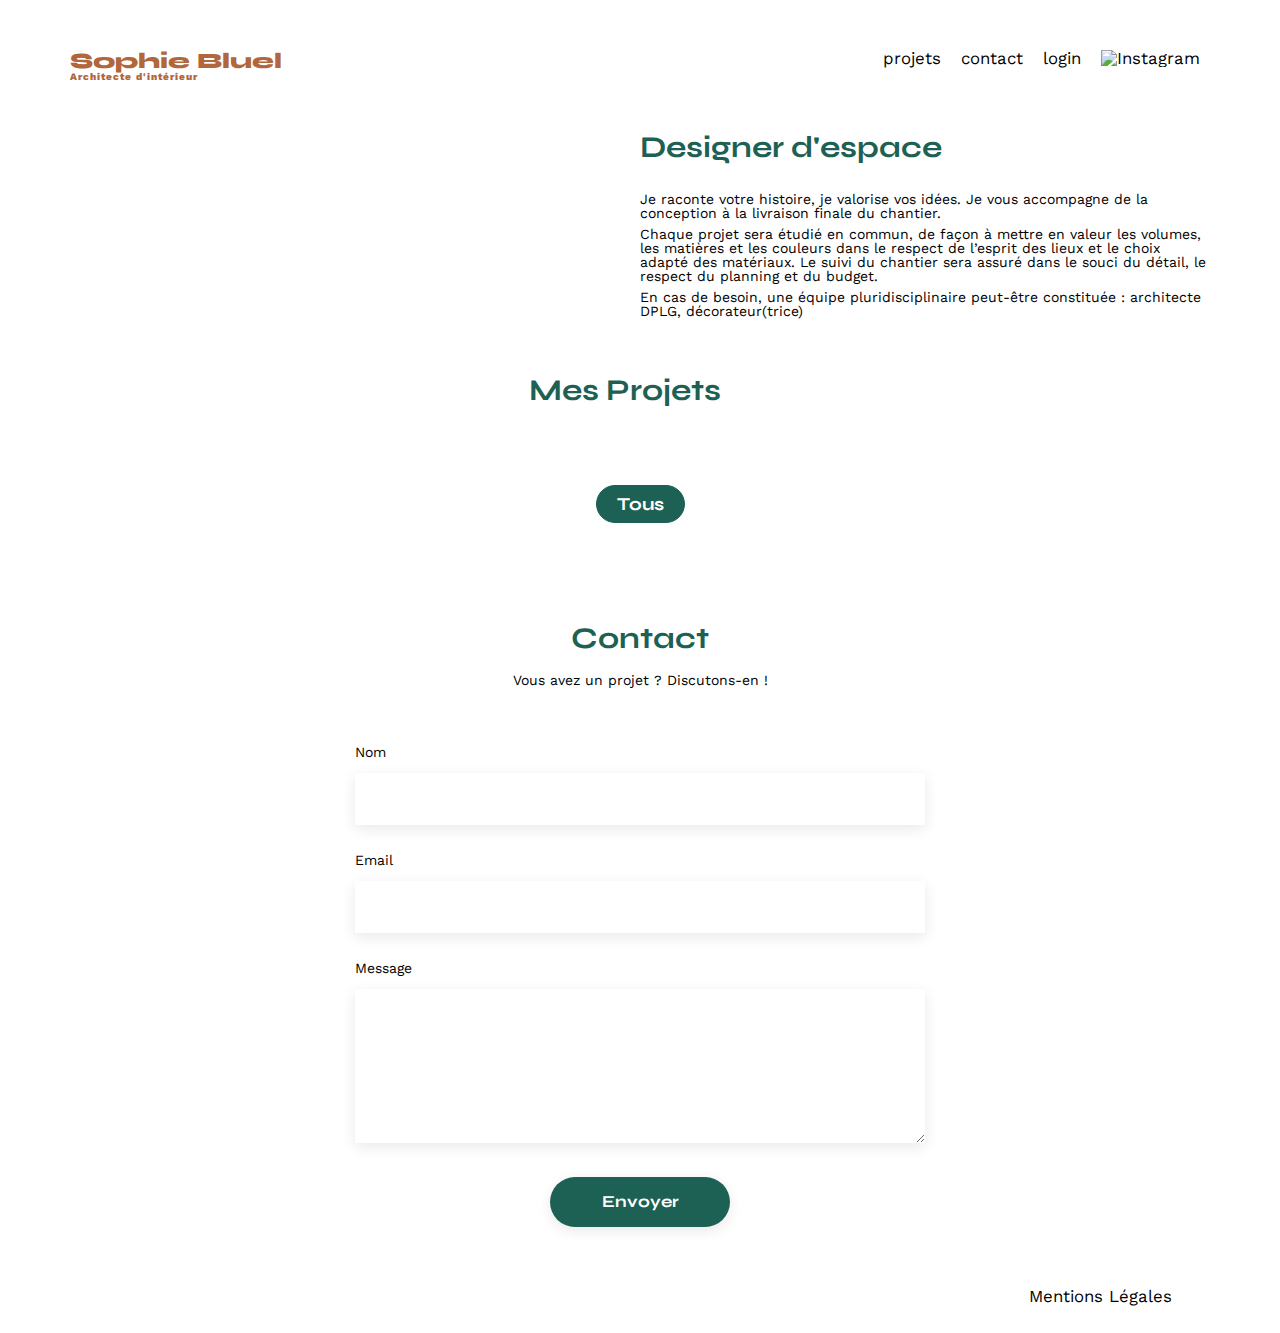
==== FrontEnd/index.html @ 98e9fbf2 "Ajout du fichier modal.js" ====
<!DOCTYPE html>
<html lang="fr">
<head>
	<meta charset="UTF-8">
	<title>Sophie Bluel - Architecte d'intérieur</title>
	<meta name="viewport" content="width=device-width, initial-scale=1.0">
	<link rel="preconnect" href="https://fonts.googleapis.com">
	<link rel="preconnect" href="https://fonts.gstatic.com" crossorigin>
	<!--Ajout des poids 400, 600, 700 et 800 pour Work sans-->
	<link href="https://fonts.googleapis.com/css2?family=Syne:wght@700;800&family=Work+Sans:wght@400;600;700;800&display=swap" rel="stylesheet">
	<link rel="stylesheet" href="https://cdnjs.cloudflare.com/ajax/libs/font-awesome/6.2.1/css/all.min.css"
		  integrity="sha512-MV7K8+y+gLIBoVD59lQIYicR65iaqukzvf/nwasF0nqhPay5w/9lJmVM2hMDcnK1OnMGCdVK+iQrJ7lzPJQd1w=="
		  crossorigin="anonymous" referrerpolicy="no-referrer"/>
	<meta name="description" content="">
	<link rel="stylesheet" href="./assets/style.css">
	<!-- Ajout du fichier javascript à chargement différé -->
	<script src="./assets/scripts/works.js" defer></script>
	<script src="./assets/scripts/categories.js" defer></script>
	<script src="./assets/scripts/modal.js" defer></script>
	<script src="./assets/index.js" defer></script>
</head>
<body>
<header>
	<h1><a href="#">Sophie Bluel <span>Architecte d'intérieur</span></a></h1>
	<nav>
		<ul>
			<li><a href="#portfolio">projets</a></li>
			<li><a href="#contact">contact</a></li>
			<li><a href="#" id="loginLink">login</a></li>
			<li><img src="./assets/icons/instagram.png" alt="Instagram"></li>
		</ul>
	</nav>
</header>
<main>
	<section id="introduction">
		<figure>
			<img src="./assets/images/sophie-bluel.png" alt="">
		</figure>
		<article>
			<h2>Designer d'espace</h2>
			<p>Je raconte votre histoire, je valorise vos idées. Je vous accompagne de la conception à la livraison finale du chantier.</p>
			<p>Chaque projet sera étudié en commun, de façon à mettre en valeur les volumes, les matières et les couleurs dans le respect de l’esprit des lieux et le choix adapté des matériaux. Le suivi du chantier sera assuré dans le souci du détail, le respect du planning et du budget.</p>
			<p>En cas de besoin, une équipe pluridisciplinaire peut-être constituée : architecte DPLG, décorateur(trice)</p>
		</article>
	</section>
	<section id="portfolio">
		<div class="title-container">
			<h2>Mes Projets</h2>
			<!--<a class="works-editor-link" href="#"><i class="fa-solid fa-pen-to-square"></i><span>modifier</span></a>-->
		</div>
		<div class="filter-container">
			<ul>
				<li class="filter-item selected">
					<a id="filter_all" href="#portfolio" onclick="LoadWorksFromCategoryToGallery(0);">Tous</a>
				</li>
				<!-- Le reste des filtres sera chargé par l'API -->
			</ul>
		</div>
		<div class="gallery">
			<!-- Les works seront chargés par l'API -->
		</div>
	</section>
	<section id="contact">
		<h2>Contact</h2>
		<p>Vous avez un projet ? Discutons-en !</p>
		<form action="#" method="post">
			<label for="name">Nom</label>
			<input type="text" name="name" id="name">
			<label for="email">Email</label>
			<input type="email" name="email" id="email">
			<label for="message">Message</label>
			<textarea name="message" id="message" cols="30" rows="10"></textarea>
			<input type="submit" value="Envoyer">
		</form>
	</section>
</main>

<footer>
	<nav>
		<ul>
			<li>Mentions Légales</li>
		</ul>
	</nav>
</footer>
<aside id="works-Editor-modal" class="modal closed" aria-hidden="true" role="dialog" aria-labelledby="work-editor-modal-title">
	<div class="modal-wrapper">
		<div class="modal-title-bar">
			<button title="Revenir aux works" class="modal-back-link can-back"><i class="fa-solid fa-arrow-left"></i></button>
			<h1 id="work-editor-modal-title" class="modal-title">Galerie Photo</h1>
			<button title="Fermer la boite de dialogue" class="modal-close-link"><i class="modal-close-icon fa-solid fa-xmark"></i></button>
		</div>
		<div class="modal-content-container">
			<div id="works-manager-list-container" class="selected">
				<!--Ajouté via Javascript-->
			</div>
			<div id="works-add-photo-container">
				<div class="works-input-photo-container">
					<div class="icon-container"><i class="fa-regular fa-image"></i></div>
					<label for="addPhotoInput">
						<span>+ Ajouter photo</span>
						<input type="file" id="addPhotoInput" name="addPhotoInput" accept=".jpeg, .png">
					</label>
					<span class="add-photo-info">jpg, png : 4mo max</span>
				</div>
				<div class="works-preview-photo-container">
					<img id="add-photo-preview-img" alt="Prévisualisation de l'image"/>
				</div>
			</div>
			<div class="rule"></div>
		</div>
		<div class="modal-buttons-container">
			<button id="add-photo-btn" class="a-modal-button selected"><span>Ajouter une photo</span></button>
			<button id="validate-photo-btn" class="a-modal-button"><span>Valider</span></button>
		</div>
	</div>
</aside>
</body>
</html>
---- FrontEnd/assets/style.css ----
/* http://meyerweb.com/eric/tools/css/reset/
   v2.0 | 20110126
   License: none (public domain)
*/

html, body, div, span, applet, object, iframe,
h1, h2, h3, h4, h5, h6, p, blockquote, pre,
a, abbr, acronym, address, big, cite, code,
del, dfn, em, img, ins, kbd, q, s, samp,
small, strike, strong, sub, sup, tt, var,
b, u, i, center,
dl, dt, dd, ol, ul, li,
fieldset, form, label, legend,
table, caption, tbody, tfoot, thead, tr, th, td,
article, aside, canvas, details, embed,
figure, figcaption, footer, header, hgroup,
menu, nav, output, ruby, section, summary,
time, mark, audio, video {
    margin: 0;
    padding: 0;
    border: 0;
    font-size: 100%;
    font: inherit;
    vertical-align: baseline;
}

/* HTML5 display-role reset for older browsers */
article, aside, details, figcaption, figure,
footer, header, hgroup, menu, nav, section {
    display: block;
}

body {
    line-height: 1;
}

ol, ul {
    list-style: none;
}

blockquote, q {
    quotes: none;
}

blockquote:before, blockquote:after,
q:before, q:after {
    content: '';
    content: none;
}

table {
    border-collapse: collapse;
    border-spacing: 0;
}

/** end reset css**/
body {
    max-width: 1140px;
    margin: auto;
    font-family: 'Work Sans';
    font-size: 14px;
}

header {
    display: flex;
    justify-content: space-between;
    margin: 50px 0
}

section {
    margin: 50px 0
}

h1 {
    font-family: 'Syne';
    font-size: 22px;
    font-weight: 800;
    color: #B1663C
}

h1 > a {
    display: flex;
    flex-direction: column;
    text-decoration: none;
    color: #B1663C
}

h1 span {
    font-family: 'Work Sans';
    font-size: 10px;
    letter-spacing: 0.1em;;
}

h2 {
    font-family: 'Syne';
    font-weight: 700;
    font-size: 30px;
    color: #1D6154
}

nav ul {
    display: flex;
    align-items: center;
    list-style-type: none;

}

nav li {
    padding: 0 10px;
    font-size: 1.2em;
}

nav li img {
    height: 1.2em;
}

nav li a {
    font-family: "Work Sans", sans-serif;
    text-decoration: none;
    color: black;
}

nav li.selected a {
    font-weight: 600;
}

li:hover {
    color: #B1663C;
}

#introduction {
    display: flex;
    align-items: center;
}

#introduction figure {
    flex: 1
}

#introduction img {
    display: block;
    margin: auto;
    width: 80%;
}

#introduction article {
    flex: 1
}

#introduction h2 {
    margin-bottom: 1em;
}

#introduction p {
    margin-bottom: 0.5em;
}

#portfolio > .title-container {
    display: flex;
    width: 100%;
    align-items: baseline;
    justify-content: center;
}

a#works-editor-link {
    font-family: "Work Sans", sans-serif;
    font-size: 14px;
    color: black;
    text-decoration: none;
}

#portfolio a#works-editor-link i {
    margin-right: 10px;
}

#portfolio h2 {
    text-align: center;
    margin-bottom: 1em;
    margin-right: 31px;
}

/**** Filtres ****/

.filter-container {
    margin: 50px 0;
    display: flex;
    justify-content: center;
    align-items: center;
}

.filter-container > ul {
    list-style: none;
    display: flex;
    flex-wrap: wrap;
    gap: 10px;
}

.filter-container > ul > li {
    border: 1px solid #1D6154;
    border-radius: 60px;
    font-family: Syne, sans-serif;
    font-size: 18px;
    font-weight: 700;
    text-align: center;
    color: #1D6154;
    cursor: pointer;
}

.filter-container > ul > li.selected {
    border: 1px solid #1D6154;
    color: white;
    background-color: #1D6154;
}

.filter-container > ul > li > a {
    display: inline-block;
    text-decoration: none;
    color: black;
    padding: 9px 20px;
}

.filter-container > ul > li.selected > a {
    color: white;
}


.gallery {
    width: 100%;
    display: grid;
    grid-template-columns: 1fr 1fr 1fr;
    grid-column-gap: 20px;
    grid-row-gap: 20px;
}

.gallery img {
    width: 100%;

}

#contact,
#log_in {
    width: 50%;
    margin: auto;
}

#contact > *,
#log_in > * {
    text-align: center;

}

#contact h2,
#log_in h2 {
    margin-bottom: 20px;
}

#contact form,
#log_in form {
    text-align: left;
    margin-top: 30px;
    display: flex;
    flex-direction: column;
}

#contact input,
#log_in input {
    height: 50px;
    font-size: 1.2em;
    border: none;
    box-shadow: 0px 4px 14px rgba(0, 0, 0, 0.09);
}

#log_in .connexion-error {
    display: inline-block;
    margin: 2em 0 0 0;
    font-size: 1.2em;
    color: orangered;
    font-weight: 700;
    text-align: center;
}

#contact label,
#log_in label {
    margin: 2em 0 1em 0;
}

#contact textarea {
    border: none;
    box-shadow: 0px 4px 14px rgba(0, 0, 0, 0.09);
}

#log_in a {
    text-align: center;
    font-size: 1.2em;
}

input[type="submit"] {
    font-family: 'Syne';
    font-weight: 700;
    color: white;
    background-color: #1D6154;
    margin: 2em auto;
    width: 180px;
    text-align: center;
    border-radius: 60px;
}

footer nav ul {
    display: flex;
    justify-content: flex-end;
    margin: 2em
}

/***** Modal *****/

.modal {
    display: flex;
    justify-content: center;
    align-items: center;
    position: fixed;
    left: 0;
    top: 0;
    width: 100%;
    height: 100%;
    background: rgba(0, 0, 0, 0.3);
}

.modal.closed {
    display: none;
}

.modal .modal-wrapper {
    padding: 26px;
    width: 630px;
    /* 100% de la largeur de l'écran - 40px */
    max-width: calc(100vw - 40px);
    /* 100% de la hauteur de l'écran - 40px */
    max-height: calc(100vh - 40px);
    /* Affiche une scrollbar en cas de dépassement */
    overflow: auto;
    background-color: white;
    border-radius: 10px;
}

.modal-wrapper .modal-title-bar {
    display: flex;
    align-items: center;
    justify-content: center;
    margin: 0 4px 46px 4px;
    position: relative;
}

.modal-wrapper .modal-title-bar h1 {
    font-family: "Work Sans", sans-serif;
    font-size: 26px;
    font-weight: 400;
    color: black;
    margin-top: 34px;
}

.modal-wrapper .modal-title-bar button {
    color: black;
    position: absolute;
    top: 0;
    background-color: transparent;
    border: none;
    cursor: pointer;
}

button.modal-close-link {
    font-size: 24px;
    right: 0;
    display: block;
}

button.modal-back-link {
    font-size: 21px;
    top: 0;
    left: 0;
    display: none;
}

button.modal-back-link.can-back {
    display: block;
}

.modal .modal-content-container {
    margin: 20px 79px;
}

.modal .modal-content-container .rule {
    background-color: #B3B3B3;
    height: 1px;
    margin-top: 67px;
}

.modal .modal-buttons-container {
    display: flex;
    align-items: center;
    justify-content: center;
}

.modal-buttons-container button {
    font-family: 'Syne', sans-serif;
    font-size: 14px;
    font-weight: 700;
    color: white;
    background-color: #1D6154;
    margin: 2em auto;
    width: auto;
    text-align: center;
    border-radius: 60px;
    padding: 12px 40px;
    cursor: pointer;
}

.modal-buttons-container a span {
}

/***** Works Editor Modal *****/

#add-photo-btn,
#validate-photo-btn{
    display: none;
}

#add-photo-btn.selected,
#validate-photo-btn.selected{
    display: block;
}

#works-manager-list-container,
#works-add-photo-container {
    display: none;
}

#works-manager-list-container {
    list-style: none;
}

#works-manager-list-container.selected {
    display: flex;
    gap: 29px 11px;
    justify-content: flex-start;
    flex-wrap: wrap;
}

#works-manager-list-container .work-item {
    width: 18%;
    position: relative;
}

.work-item img {
    width: 100%;
}

.work-item a {
    position: absolute;
    top: 6px;
    right: 5px;
    padding: 3px 4px;
    background-color: black;
    border-radius: 2px;
    color: white;
    text-decoration: none;
}

.work-item span i {
    color: white;
    font-size: 11px;
}

/**** Ajout photo ****/

#works-add-photo-container {
    background: #E8F1F6;
    border-radius: 3px;
    padding: 13px 0;
}

#works-add-photo-container.selected {
    display: block;
}

#works-add-photo-container .works-input-photo-container {
    display: grid;
    grid-template-rows: 76px auto auto auto;
    row-gap: 7px;
    justify-content: center;
}

#works-add-photo-container .icon-container {
    display: flex;
    justify-content: center;
}

#works-add-photo-container i {
    font-size: 68px;
    color: #B9C5CC;
}

/*Masque l'input */
#works-add-photo-container .works-input-photo-container input[type=file] {
    display: none;
}

#works-add-photo-container label span {
    padding: 10px 33px;
    background: #CBD6DC;
    color: #306685;
    cursor: pointer;
    border-radius: 50px;
    font-size: 14px;
    font-family: "Work Sans", sans-serif;
}

#works-add-photo-container .add-photo-info {
    margin-top: 13px;
    font-family: "Work Sans", sans-serif;
    font-size: 12px;
    color: #444444;
    text-align: center;
}

#add-photo-preview-img {
    height: 100%;
}
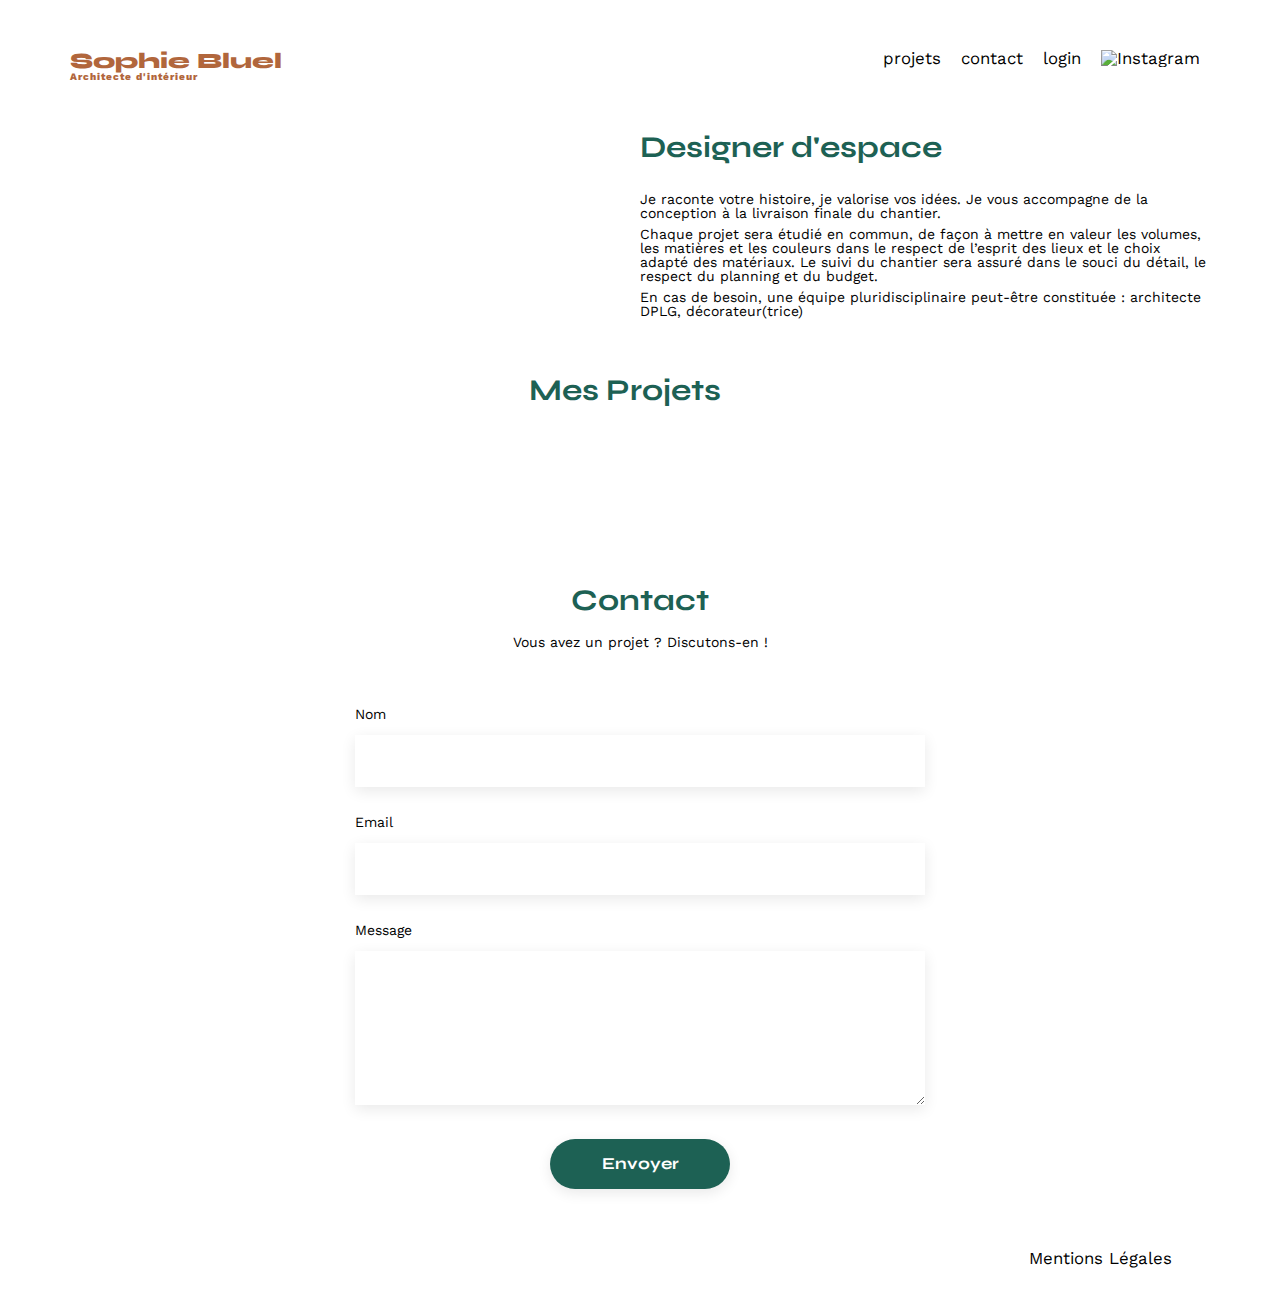
==== commit 5d269b13: "Décomplexification du code" ====
--- a/FrontEnd/index.html
+++ b/FrontEnd/index.html
@@ -1,118 +1,142 @@
 <!DOCTYPE html>
 <html lang="fr">
 <head>
-	<meta charset="UTF-8">
-	<title>Sophie Bluel - Architecte d'intérieur</title>
-	<meta name="viewport" content="width=device-width, initial-scale=1.0">
-	<link rel="preconnect" href="https://fonts.googleapis.com">
-	<link rel="preconnect" href="https://fonts.gstatic.com" crossorigin>
-	<!--Ajout des poids 400, 600, 700 et 800 pour Work sans-->
-	<link href="https://fonts.googleapis.com/css2?family=Syne:wght@700;800&family=Work+Sans:wght@400;600;700;800&display=swap" rel="stylesheet">
-	<link rel="stylesheet" href="https://cdnjs.cloudflare.com/ajax/libs/font-awesome/6.2.1/css/all.min.css"
-		  integrity="sha512-MV7K8+y+gLIBoVD59lQIYicR65iaqukzvf/nwasF0nqhPay5w/9lJmVM2hMDcnK1OnMGCdVK+iQrJ7lzPJQd1w=="
-		  crossorigin="anonymous" referrerpolicy="no-referrer"/>
-	<meta name="description" content="">
-	<link rel="stylesheet" href="./assets/style.css">
-	<!-- Ajout du fichier javascript à chargement différé -->
-	<script src="./assets/scripts/works.js" defer></script>
-	<script src="./assets/scripts/categories.js" defer></script>
-	<script src="./assets/scripts/modal.js" defer></script>
-	<script src="./assets/index.js" defer></script>
+    <meta charset="UTF-8">
+    <title>Sophie Bluel - Architecte d'intérieur</title>
+    <meta name="viewport" content="width=device-width, initial-scale=1.0">
+    <link rel="preconnect" href="https://fonts.googleapis.com">
+    <link rel="preconnect" href="https://fonts.gstatic.com" crossorigin>
+    <!--Ajout des poids 400, 600, 700 et 800 pour Work sans-->
+    <link href="https://fonts.googleapis.com/css2?family=Syne:wght@700;800&family=Work+Sans:wght@400;600;700;800&display=swap"
+          rel="stylesheet">
+    <link rel="stylesheet" href="https://cdnjs.cloudflare.com/ajax/libs/font-awesome/6.2.1/css/all.min.css"
+          integrity="sha512-MV7K8+y+gLIBoVD59lQIYicR65iaqukzvf/nwasF0nqhPay5w/9lJmVM2hMDcnK1OnMGCdVK+iQrJ7lzPJQd1w=="
+          crossorigin="anonymous" referrerpolicy="no-referrer"/>
+    <meta name="description" content="">
+    <link rel="stylesheet" href="./assets/style.css">
+    <!-- Ajout du fichier javascript à chargement différé -->
+    <script src="./assets/scripts/works.js" defer></script>
+    <script src="./assets/scripts/categories.js" defer></script>
+    <script src="./assets/scripts/modal.js" defer></script>
+    <script src="./assets/index.js" defer></script>
 </head>
 <body>
 <header>
-	<h1><a href="#">Sophie Bluel <span>Architecte d'intérieur</span></a></h1>
-	<nav>
-		<ul>
-			<li><a href="#portfolio">projets</a></li>
-			<li><a href="#contact">contact</a></li>
-			<li><a href="#" id="loginLink">login</a></li>
-			<li><img src="./assets/icons/instagram.png" alt="Instagram"></li>
-		</ul>
-	</nav>
+    <h1><a href="#">Sophie Bluel <span>Architecte d'intérieur</span></a></h1>
+    <nav>
+        <ul>
+            <li><a href="#portfolio">projets</a></li>
+            <li><a href="#contact">contact</a></li>
+            <li>
+                <a href="login.html" id="loginLink">login</a>
+                <a href="index.html" id="logoutLink" style="display: none;">logout</a>
+            </li>
+            <li><img src="./assets/icons/instagram.png" alt="Instagram"></li>
+        </ul>
+    </nav>
 </header>
 <main>
-	<section id="introduction">
-		<figure>
-			<img src="./assets/images/sophie-bluel.png" alt="">
-		</figure>
-		<article>
-			<h2>Designer d'espace</h2>
-			<p>Je raconte votre histoire, je valorise vos idées. Je vous accompagne de la conception à la livraison finale du chantier.</p>
-			<p>Chaque projet sera étudié en commun, de façon à mettre en valeur les volumes, les matières et les couleurs dans le respect de l’esprit des lieux et le choix adapté des matériaux. Le suivi du chantier sera assuré dans le souci du détail, le respect du planning et du budget.</p>
-			<p>En cas de besoin, une équipe pluridisciplinaire peut-être constituée : architecte DPLG, décorateur(trice)</p>
-		</article>
-	</section>
-	<section id="portfolio">
-		<div class="title-container">
-			<h2>Mes Projets</h2>
-			<!--<a class="works-editor-link" href="#"><i class="fa-solid fa-pen-to-square"></i><span>modifier</span></a>-->
-		</div>
-		<div class="filter-container">
-			<ul>
-				<li class="filter-item selected">
-					<a id="filter_all" href="#portfolio" onclick="LoadWorksFromCategoryToGallery(0);">Tous</a>
-				</li>
-				<!-- Le reste des filtres sera chargé par l'API -->
-			</ul>
-		</div>
-		<div class="gallery">
-			<!-- Les works seront chargés par l'API -->
-		</div>
-	</section>
-	<section id="contact">
-		<h2>Contact</h2>
-		<p>Vous avez un projet ? Discutons-en !</p>
-		<form action="#" method="post">
-			<label for="name">Nom</label>
-			<input type="text" name="name" id="name">
-			<label for="email">Email</label>
-			<input type="email" name="email" id="email">
-			<label for="message">Message</label>
-			<textarea name="message" id="message" cols="30" rows="10"></textarea>
-			<input type="submit" value="Envoyer">
-		</form>
-	</section>
+    <section id="introduction">
+        <figure>
+            <img src="./assets/images/sophie-bluel.png" alt="">
+        </figure>
+        <article>
+            <h2>Designer d'espace</h2>
+            <p>Je raconte votre histoire, je valorise vos idées. Je vous accompagne de la conception à la livraison
+                finale du chantier.</p>
+            <p>Chaque projet sera étudié en commun, de façon à mettre en valeur les volumes, les matières et les
+                couleurs dans le respect de l’esprit des lieux et le choix adapté des matériaux. Le suivi du chantier
+                sera assuré dans le souci du détail, le respect du planning et du budget.</p>
+            <p>En cas de besoin, une équipe pluridisciplinaire peut-être constituée : architecte DPLG,
+                décorateur(trice)</p>
+        </article>
+    </section>
+    <section id="portfolio">
+        <div class="title-container">
+            <h2>Mes Projets</h2>
+            <button id="works-open-modal-button">
+                <i class="fa-solid fa-pen-to-square"></i><span>modifier</span>
+            </button>
+        </div>
+        <div class="filter-container">
+            <!-- Les filtres seront chargés par l'API -->
+        </div>
+        <div class="gallery">
+            <!-- Les works seront chargés par l'API -->
+        </div>
+    </section>
+    <section id="contact">
+        <h2>Contact</h2>
+        <p>Vous avez un projet ? Discutons-en !</p>
+        <form action="#" method="post">
+            <label for="name">Nom</label>
+            <input type="text" name="name" id="name">
+            <label for="email">Email</label>
+            <input type="email" name="email" id="email">
+            <label for="message">Message</label>
+            <textarea name="message" id="message" cols="30" rows="10"></textarea>
+            <input type="submit" value="Envoyer">
+        </form>
+    </section>
 </main>
 
 <footer>
-	<nav>
-		<ul>
-			<li>Mentions Légales</li>
-		</ul>
-	</nav>
+    <nav>
+        <ul>
+            <li>Mentions Légales</li>
+        </ul>
+    </nav>
 </footer>
-<aside id="works-Editor-modal" class="modal closed" aria-hidden="true" role="dialog" aria-labelledby="work-editor-modal-title">
-	<div class="modal-wrapper">
-		<div class="modal-title-bar">
-			<button title="Revenir aux works" class="modal-back-link can-back"><i class="fa-solid fa-arrow-left"></i></button>
-			<h1 id="work-editor-modal-title" class="modal-title">Galerie Photo</h1>
-			<button title="Fermer la boite de dialogue" class="modal-close-link"><i class="modal-close-icon fa-solid fa-xmark"></i></button>
-		</div>
-		<div class="modal-content-container">
-			<div id="works-manager-list-container" class="selected">
-				<!--Ajouté via Javascript-->
-			</div>
-			<div id="works-add-photo-container">
-				<div class="works-input-photo-container">
-					<div class="icon-container"><i class="fa-regular fa-image"></i></div>
-					<label for="addPhotoInput">
-						<span>+ Ajouter photo</span>
-						<input type="file" id="addPhotoInput" name="addPhotoInput" accept=".jpeg, .png">
-					</label>
-					<span class="add-photo-info">jpg, png : 4mo max</span>
-				</div>
-				<div class="works-preview-photo-container">
-					<img id="add-photo-preview-img" alt="Prévisualisation de l'image"/>
-				</div>
-			</div>
-			<div class="rule"></div>
-		</div>
-		<div class="modal-buttons-container">
-			<button id="add-photo-btn" class="a-modal-button selected"><span>Ajouter une photo</span></button>
-			<button id="validate-photo-btn" class="a-modal-button"><span>Valider</span></button>
-		</div>
-	</div>
+<aside id="works-Editor-modal" class="modal closed" aria-hidden="true" role="dialog"
+       aria-labelledby="work-editor-modal-title">
+    <div class="modal-wrapper">
+        <div class="modal-title-bar">
+            <button title="Revenir aux works" class="modal-back-button"><i class="fa-solid fa-arrow-left"></i></button>
+            <h1 id="work-editor-modal-title" class="modal-title">Galerie Photo</h1>
+            <button title="Fermer la boite de dialogue" class="modal-close-button"><i
+                    class="modal-close-icon fa-solid fa-xmark"></i></button>
+        </div>
+        <div id="modal-works-manager-container" class="modal-content-container selected">
+            <div class="works-list">
+                <!--Ajouté via Javascript-->
+            </div>
+            <div class="rule"></div>
+            <div class="modal-buttons-container">
+                <button id="add-photo-btn" class="a-modal-button selected"><span>Ajouter une photo</span></button>
+            </div>
+        </div>
+        <div id="modal-new-work-container" class="modal-content-container">
+            <form>
+                <div class="works-add-photo-header-container">
+                    <div class="works-input-photo-container">
+                        <div class="icon-container">
+                            <i class="fa-regular fa-image"></i>
+                        </div>
+                        <label for="addPhotoInput">
+                            <span>+ Ajouter photo</span>
+                            <input type="file" id="addPhotoInput" name="addPhotoInput" accept=".jpeg, .png" required/>
+                        </label>
+                        <span class="add-photo-info">jpg, png : 4mo max</span>
+                    </div>
+                    <div class="works-preview-photo-container hidden">
+                        <img id="add-photo-preview-img" alt="Prévisualisation de l'image"/>
+                    </div>
+                </div>
+                <div class="works-project-infos">
+                    <label for="workProjectName">Titre</label>
+                    <input type="text" id="workProjectName" name="workProjectName" required/>
+                    <label for="workCategoryName">Catégorie</label>
+                    <select id="workCategoryName" name="workCategoryName" required></select>
+                    <span class="error-msg" style="display: none"></span>
+                </div>
+                <div class="rule"></div>
+                <div class="modal-buttons-container">
+                    <button type="submit" id="validate-photo-btn" class="a-modal-button disabled"><span>Valider</span>
+                    </button>
+                </div>
+            </form>
+        </div>
+    </div>
 </aside>
 </body>
 </html>
--- a/FrontEnd/assets/style.css
+++ b/FrontEnd/assets/style.css
@@ -162,65 +162,59 @@
     justify-content: center;
 }
 
-a#works-editor-link {
+#portfolio h2 {
+    text-align: center;
+    margin-bottom: 1em;
+    margin-right: 31px;
+}
+
+#works-open-modal-button {
+    border: none;
+    background: transparent;
+    cursor: pointer;
     font-family: "Work Sans", sans-serif;
     font-size: 14px;
     color: black;
     text-decoration: none;
-}
-
-#portfolio a#works-editor-link i {
+    display: none;
+}
+
+#works-open-modal-button i {
     margin-right: 10px;
 }
 
-#portfolio h2 {
-    text-align: center;
-    margin-bottom: 1em;
-    margin-right: 31px;
-}
-
-/**** Filtres ****/
+#works-open-modal-button.isVisible {
+    display: block;
+}
+
+    /**** Filtres ****/
 
 .filter-container {
     margin: 50px 0;
     display: flex;
     justify-content: center;
     align-items: center;
-}
-
-.filter-container > ul {
-    list-style: none;
-    display: flex;
     flex-wrap: wrap;
     gap: 10px;
 }
 
-.filter-container > ul > li {
+.filter-container .filter-item {
     border: 1px solid #1D6154;
     border-radius: 60px;
     font-family: Syne, sans-serif;
     font-size: 18px;
     font-weight: 700;
     text-align: center;
-    color: #1D6154;
     cursor: pointer;
-}
-
-.filter-container > ul > li.selected {
+    color: black;
+    padding: 9px 20px;
+    background-color: white;
+}
+
+.filter-container .filter-item.selected {
     border: 1px solid #1D6154;
     color: white;
     background-color: #1D6154;
-}
-
-.filter-container > ul > li > a {
-    display: inline-block;
-    text-decoration: none;
-    color: black;
-    padding: 9px 20px;
-}
-
-.filter-container > ul > li.selected > a {
-    color: white;
 }
 
 
@@ -263,30 +257,33 @@
 }
 
 #contact input,
-#log_in input {
+#log_in input,
+#modal-new-work-container .works-project-infos input,
+#modal-new-work-container .works-project-infos select {
     height: 50px;
     font-size: 1.2em;
     border: none;
     box-shadow: 0px 4px 14px rgba(0, 0, 0, 0.09);
 }
 
-#log_in .connexion-error {
+#contact label,
+#log_in label,
+#modal-new-work-container .works-project-infos label {
+    margin: 2em 0 1em 0;
+}
+
+#contact textarea {
+    border: none;
+    box-shadow: 0px 4px 14px rgba(0, 0, 0, 0.09);
+}
+
+#log_in .connexion-error, .error-msg {
     display: inline-block;
     margin: 2em 0 0 0;
     font-size: 1.2em;
     color: orangered;
     font-weight: 700;
     text-align: center;
-}
-
-#contact label,
-#log_in label {
-    margin: 2em 0 1em 0;
-}
-
-#contact textarea {
-    border: none;
-    box-shadow: 0px 4px 14px rgba(0, 0, 0, 0.09);
 }
 
 #log_in a {
@@ -367,20 +364,20 @@
     cursor: pointer;
 }
 
-button.modal-close-link {
+button.modal-close-button {
     font-size: 24px;
     right: 0;
     display: block;
 }
 
-button.modal-back-link {
+button.modal-back-button {
     font-size: 21px;
     top: 0;
     left: 0;
     display: none;
 }
 
-button.modal-back-link.can-back {
+.modal-back-button.can-back-true {
     display: block;
 }
 
@@ -400,7 +397,34 @@
     justify-content: center;
 }
 
-.modal-buttons-container button {
+
+
+.modal-buttons-container a span {
+}
+
+/***** Works Editor Modal *****/
+
+#add-photo-btn,
+#validate-photo-btn {
+    border: none;
+}
+
+#validate-photo-btn.disabled {
+    background: #A7A7A7;
+}
+
+#modal-works-manager-container,
+#modal-new-work-container {
+    display: none;
+}
+
+#modal-works-manager-container.selected,
+#modal-new-work-container.selected {
+    display: block;
+}
+
+#modal-works-manager-container button,
+#modal-new-work-container button {
     font-family: 'Syne', sans-serif;
     font-size: 14px;
     font-weight: 700;
@@ -414,97 +438,74 @@
     cursor: pointer;
 }
 
-.modal-buttons-container a span {
-}
-
-/***** Works Editor Modal *****/
-
-#add-photo-btn,
-#validate-photo-btn{
-    display: none;
-}
-
-#add-photo-btn.selected,
-#validate-photo-btn.selected{
-    display: block;
-}
-
-#works-manager-list-container,
-#works-add-photo-container {
-    display: none;
-}
-
-#works-manager-list-container {
-    list-style: none;
-}
-
-#works-manager-list-container.selected {
+#modal-works-manager-container.selected .works-list {
     display: flex;
     gap: 29px 11px;
     justify-content: flex-start;
     flex-wrap: wrap;
 }
 
-#works-manager-list-container .work-item {
+
+#modal-works-manager-container figure {
     width: 18%;
     position: relative;
 }
 
-.work-item img {
+#modal-works-manager-container figure img {
     width: 100%;
 }
 
-.work-item a {
+#modal-works-manager-container figure button {
     position: absolute;
-    top: 6px;
+    top: -20px;
     right: 5px;
     padding: 3px 4px;
     background-color: black;
+    border-style: none;
     border-radius: 2px;
     color: white;
-    text-decoration: none;
-}
-
-.work-item span i {
+    cursor: pointer;
+}
+
+#modal-works-manager-container figure span i {
     color: white;
     font-size: 11px;
 }
 
 /**** Ajout photo ****/
 
-#works-add-photo-container {
+
+#modal-new-work-container .works-input-photo-container {
+    display: grid;
+    grid-template-rows: 76px auto auto auto;
+    row-gap: 7px;
+    justify-content: center;
     background: #E8F1F6;
     border-radius: 3px;
     padding: 13px 0;
-}
-
-#works-add-photo-container.selected {
-    display: block;
-}
-
-#works-add-photo-container .works-input-photo-container {
-    display: grid;
-    grid-template-rows: 76px auto auto auto;
-    row-gap: 7px;
-    justify-content: center;
-}
-
-#works-add-photo-container .icon-container {
-    display: flex;
-    justify-content: center;
-}
-
-#works-add-photo-container i {
+    height: calc(169px - 26px);
+}
+
+#modal-new-work-container .works-input-photo-container.hidden {
+    display: none;
+}
+
+#modal-new-work-container .icon-container {
+    display: flex;
+    justify-content: center;
+}
+
+#modal-new-work-container i {
     font-size: 68px;
     color: #B9C5CC;
 }
 
 /*Masque l'input */
-#works-add-photo-container .works-input-photo-container input[type=file] {
-    display: none;
-}
-
-#works-add-photo-container label span {
+#modal-new-work-container .works-input-photo-container input[type=file] {
+    display: none;
+}
+
+.works-input-photo-container label span {
     padding: 10px 33px;
     background: #CBD6DC;
     color: #306685;
@@ -514,7 +515,7 @@
     font-family: "Work Sans", sans-serif;
 }
 
-#works-add-photo-container .add-photo-info {
+.works-input-photo-container .add-photo-info {
     margin-top: 13px;
     font-family: "Work Sans", sans-serif;
     font-size: 12px;
@@ -522,6 +523,29 @@
     text-align: center;
 }
 
+#modal-new-work-container .works-project-infos {
+    text-align: left;
+    margin-top: 2px;
+    display: flex;
+    flex-direction: column;
+}
+
+#modal-new-work-container .works-preview-photo-container {
+    display: flex;
+    justify-content: center;
+    background: #E8F1F6;
+    border-radius: 3px;
+    height: 169px;
+}
+
+#modal-new-work-container .works-preview-photo-container.hidden {
+    display: none;
+}
+
 #add-photo-preview-img {
     height: 100%;
 }
+
+
+
+
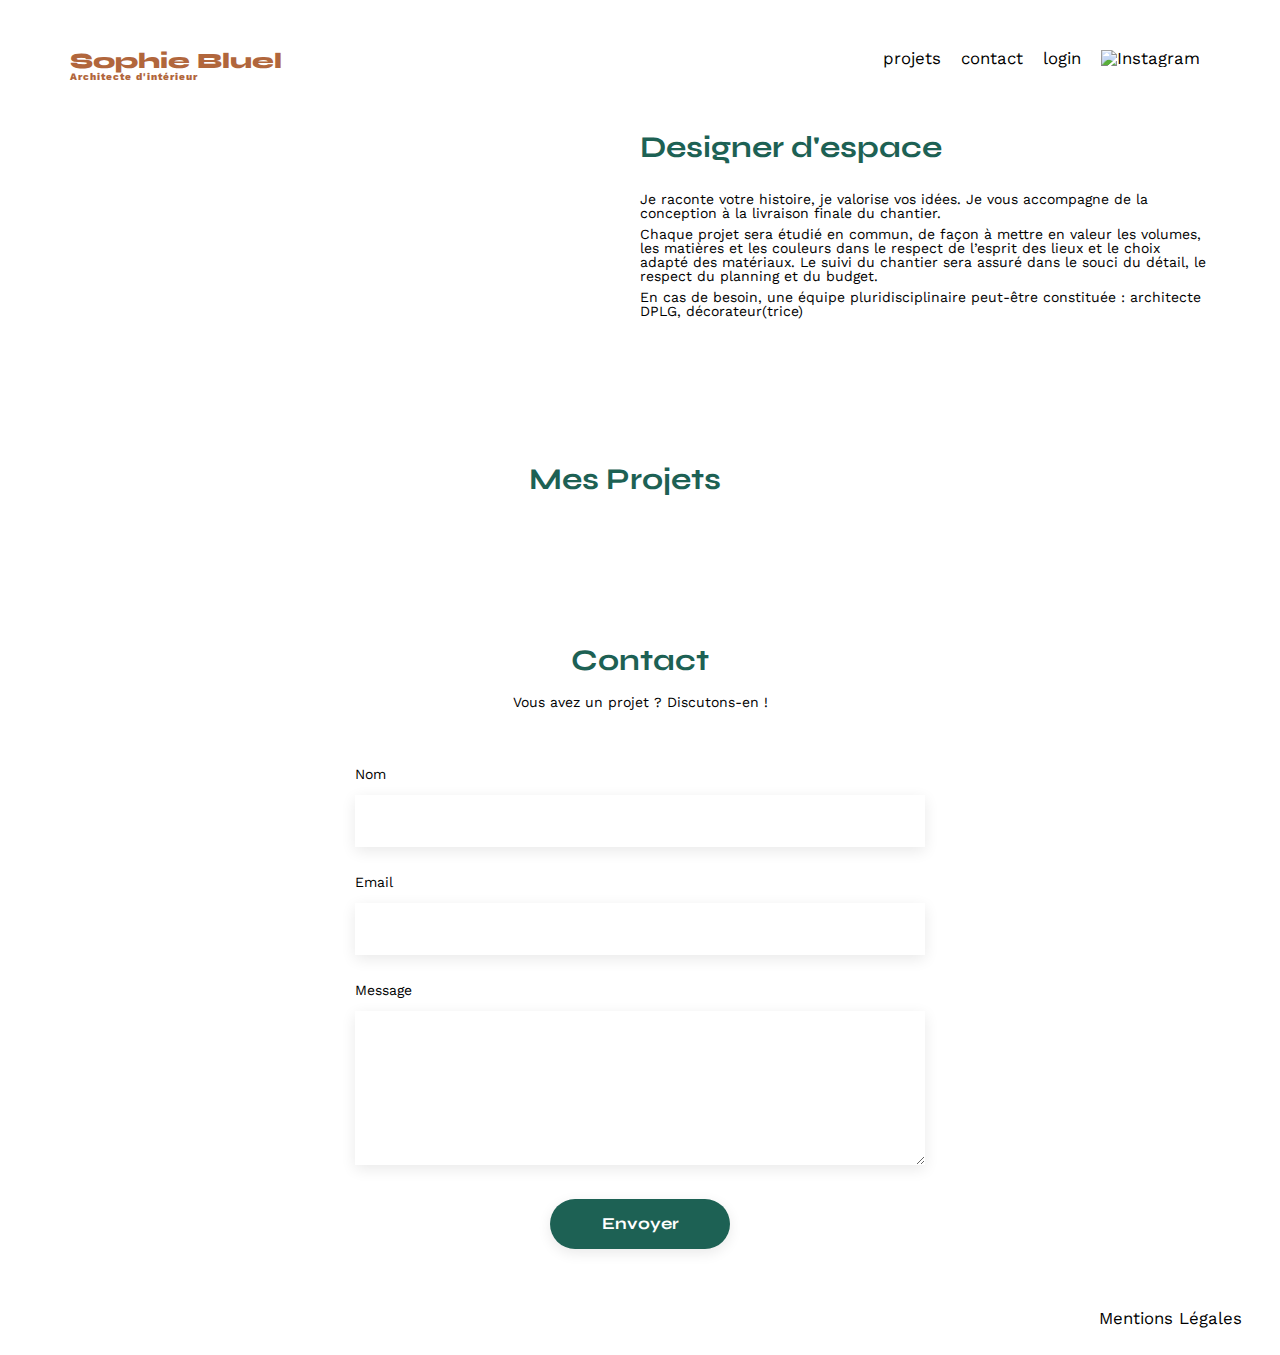
==== commit f4745e05: "- Suppression de la fonction permettant de convertir explicitement un {File} en {Blob}" ====
--- a/FrontEnd/index.html
+++ b/FrontEnd/index.html
@@ -18,22 +18,27 @@
     <script src="./assets/scripts/works.js" defer></script>
     <script src="./assets/scripts/categories.js" defer></script>
     <script src="./assets/scripts/modal.js" defer></script>
-    <script src="./assets/index.js" defer></script>
+    <script src="./assets/scripts/index.js" defer></script>
 </head>
 <body>
 <header>
-    <h1><a href="#">Sophie Bluel <span>Architecte d'intérieur</span></a></h1>
-    <nav>
-        <ul>
-            <li><a href="#portfolio">projets</a></li>
-            <li><a href="#contact">contact</a></li>
-            <li>
-                <a href="login.html" id="loginLink">login</a>
-                <a href="index.html" id="logoutLink" style="display: none;">logout</a>
-            </li>
-            <li><img src="./assets/icons/instagram.png" alt="Instagram"></li>
-        </ul>
-    </nav>
+    <div id="edition-mode-header">
+        <span><i class="fa-solid fa-pen-to-square"></i><span>Mode édition</span></span>
+    </div>
+    <div class="nav-container">
+        <h1><a href="#">Sophie Bluel <span>Architecte d'intérieur</span></a></h1>
+        <nav>
+            <ul>
+                <li><a href="#portfolio">projets</a></li>
+                <li><a href="#contact">contact</a></li>
+                <li>
+                    <a href="login.html" id="loginLink">login</a>
+                    <a href="index.html" id="logoutLink">logout</a>
+                </li>
+                <li><img src="./assets/icons/instagram.png" alt="Instagram"></li>
+            </ul>
+        </nav>
+    </div>
 </header>
 <main>
     <section id="introduction">
@@ -114,12 +119,12 @@
                         </div>
                         <label for="addPhotoInput">
                             <span>+ Ajouter photo</span>
-                            <input type="file" id="addPhotoInput" name="addPhotoInput" accept=".jpeg, .png" required/>
+                            <input type="file" id="addPhotoInput" name="addPhotoInput" accept=".jpeg, .png"/>
                         </label>
                         <span class="add-photo-info">jpg, png : 4mo max</span>
                     </div>
                     <div class="works-preview-photo-container hidden">
-                        <img id="add-photo-preview-img" alt="Prévisualisation de l'image"/>
+                        <img id="add-photo-preview-img" alt="Prévisualisation de l'image" src=""/>
                     </div>
                 </div>
                 <div class="works-project-infos">
@@ -127,12 +132,12 @@
                     <input type="text" id="workProjectName" name="workProjectName" required/>
                     <label for="workCategoryName">Catégorie</label>
                     <select id="workCategoryName" name="workCategoryName" required></select>
-                    <span class="error-msg" style="display: none"></span>
+                    <span class="error-msg"></span>
                 </div>
                 <div class="rule"></div>
                 <div class="modal-buttons-container">
-                    <button type="submit" id="validate-photo-btn" class="a-modal-button disabled"><span>Valider</span>
-                    </button>
+                    <button type="submit" id="validate-photo-btn" class="a-modal-button disabled" disabled>
+                        <span>Valider</span></button>
                 </div>
             </form>
         </div>
--- a/FrontEnd/assets/style.css
+++ b/FrontEnd/assets/style.css
@@ -55,16 +55,13 @@
 
 /** end reset css**/
 body {
+    font-family: 'Work Sans';
+    font-size: 14px;
+}
+
+main {
     max-width: 1140px;
     margin: auto;
-    font-family: 'Work Sans';
-    font-size: 14px;
-}
-
-header {
-    display: flex;
-    justify-content: space-between;
-    margin: 50px 0
 }
 
 section {
@@ -98,6 +95,33 @@
     color: #1D6154
 }
 
+#edition-mode-header {
+    display: none;
+    margin: 0;
+    height: 59px;
+    background-color: black;
+    color: white;
+    font-size: 1.1em;
+}
+
+#edition-mode-header.isVisible {
+    display: flex;
+    justify-content: center;
+    align-items: center;
+}
+
+#edition-mode-header i {
+    font-size: 1em;
+    margin-right: 11px;
+}
+
+.nav-container {
+    display: flex;
+    justify-content: space-between;
+    margin: 50px auto;
+    max-width: 1140px;
+}
+
 nav ul {
     display: flex;
     align-items: center;
@@ -128,6 +152,19 @@
     color: #B1663C;
 }
 
+
+#logoutLink {
+    display: none;
+}
+
+#loginLink.logged {
+    display: none;
+}
+
+#logoutLink.logged {
+    display: block;
+}
+
 #introduction {
     display: flex;
     align-items: center;
@@ -160,11 +197,12 @@
     width: 100%;
     align-items: baseline;
     justify-content: center;
+    margin-bottom: 51px;
+    margin-top: 139px;
 }
 
 #portfolio h2 {
     text-align: center;
-    margin-bottom: 1em;
     margin-right: 31px;
 }
 
@@ -187,15 +225,18 @@
     display: block;
 }
 
-    /**** Filtres ****/
+/**** Filtres ****/
 
 .filter-container {
-    margin: 50px 0;
     display: flex;
     justify-content: center;
     align-items: center;
     flex-wrap: wrap;
     gap: 10px;
+}
+
+.filter-container.logged {
+    display: none;
 }
 
 .filter-container .filter-item {
@@ -219,6 +260,7 @@
 
 
 .gallery {
+    margin-top: 50px;
     width: 100%;
     display: grid;
     grid-template-columns: 1fr 1fr 1fr;
@@ -278,7 +320,7 @@
 }
 
 #log_in .connexion-error, .error-msg {
-    display: inline-block;
+    display: none;
     margin: 2em 0 0 0;
     font-size: 1.2em;
     color: orangered;
@@ -286,9 +328,14 @@
     text-align: center;
 }
 
+#log_in .connexion-error, .error-msg.isVisible {
+    display: inline-block;
+}
+
 #log_in a {
     text-align: center;
     font-size: 1.2em;
+    color: black;
 }
 
 input[type="submit"] {
@@ -398,7 +445,6 @@
 }
 
 
-
 .modal-buttons-container a span {
 }
 
